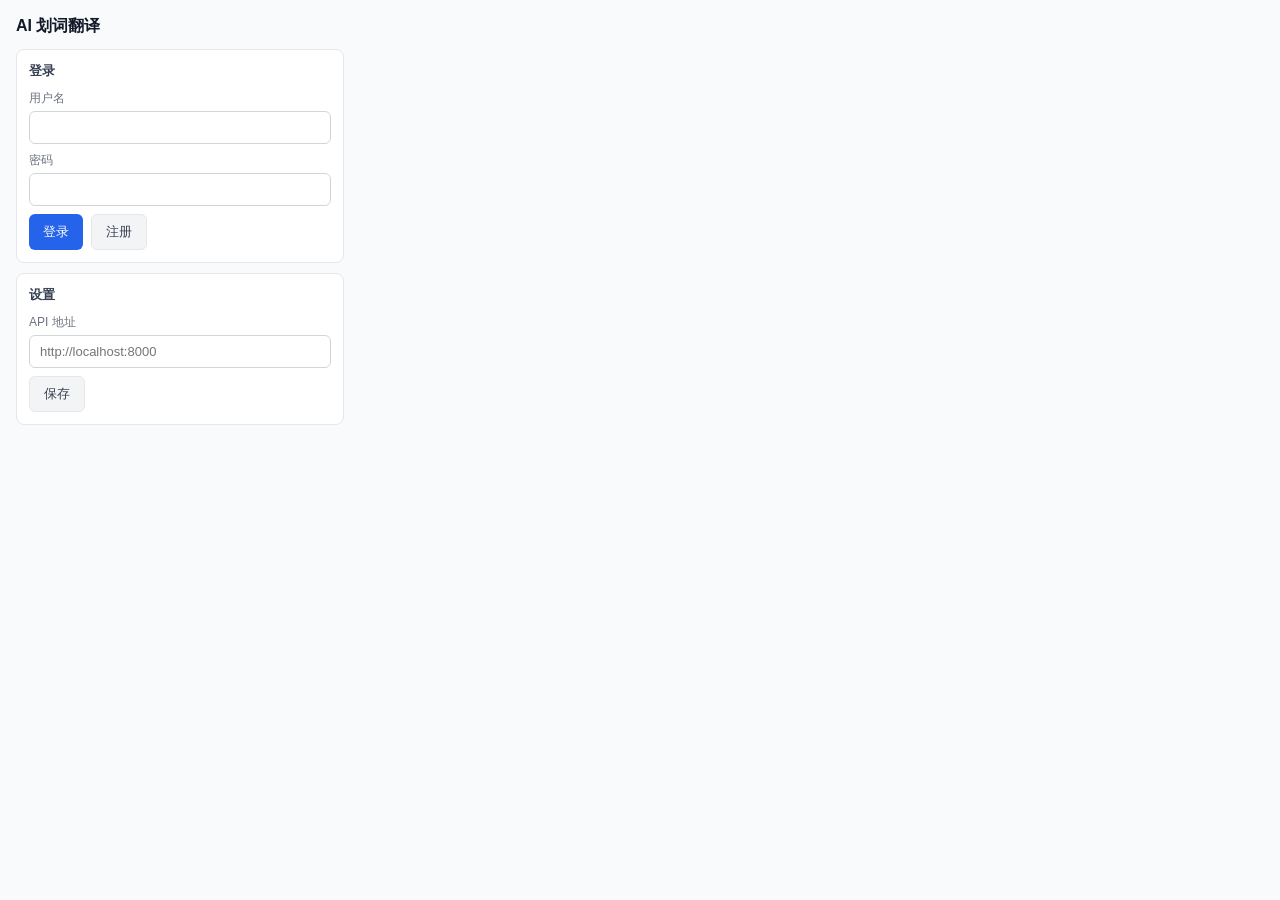
==== extension/popup/popup.html @ ff2db8d1 "Initial commit: AI 划词翻译 Chrome 扩展与 FastAPI 后端 实现网页划词翻译、JWT 用户认证与翻译历史记录，并添加 .gitignore 排除本地环境与密钥。  Co" ====
<!DOCTYPE html>
<html lang="zh-CN">
<head>
  <meta charset="UTF-8" />
  <meta name="viewport" content="width=device-width, initial-scale=1.0" />
  <title>AI 划词翻译</title>
  <link rel="stylesheet" href="popup.css" />
</head>
<body>
  <div class="container">
    <h1>AI 划词翻译</h1>

    <div id="auth-section">
      <div id="login-form" class="card">
        <h2>登录</h2>
        <label>用户名<input type="text" id="username" autocomplete="username" /></label>
        <label>密码<input type="password" id="password" autocomplete="current-password" /></label>
        <div class="btn-row">
          <button id="btn-login" class="btn primary">登录</button>
          <button id="btn-register" class="btn secondary">注册</button>
        </div>
        <p id="auth-error" class="error hidden"></p>
      </div>

      <div id="user-panel" class="card hidden">
        <p>已登录：<strong id="display-username"></strong></p>
        <button id="btn-logout" class="btn secondary">退出登录</button>
      </div>
    </div>

    <div class="card">
      <h2>设置</h2>
      <label>API 地址<input type="text" id="api-base" placeholder="http://localhost:8000" /></label>
      <button id="btn-save-api" class="btn secondary">保存</button>
    </div>

    <div id="history-section" class="card hidden">
      <h2>翻译历史</h2>
      <p class="hint">在独立看板中管理所有翻译记录，支持增删改查。</p>
      <button id="btn-open-history" class="btn primary full-width">打开历史看板</button>
    </div>
  </div>
  <script src="popup.js"></script>
</body>
</html>
---- extension/popup/popup.css ----
* {
  box-sizing: border-box;
  margin: 0;
  padding: 0;
}

body {
  width: 360px;
  font-family: -apple-system, BlinkMacSystemFont, "Segoe UI", Roboto, sans-serif;
  font-size: 14px;
  color: #1f2937;
  background: #f9fafb;
}

.container {
  padding: 16px;
}

h1 {
  font-size: 16px;
  margin-bottom: 12px;
  color: #111827;
}

h2 {
  font-size: 13px;
  margin-bottom: 10px;
  color: #374151;
}

.card {
  background: #fff;
  border: 1px solid #e5e7eb;
  border-radius: 8px;
  padding: 12px;
  margin-bottom: 10px;
}

label {
  display: block;
  font-size: 12px;
  color: #6b7280;
  margin-bottom: 8px;
}

input {
  display: block;
  width: 100%;
  margin-top: 4px;
  padding: 8px 10px;
  border: 1px solid #d1d5db;
  border-radius: 6px;
  font-size: 13px;
}

input:focus {
  outline: none;
  border-color: #2563eb;
  box-shadow: 0 0 0 2px rgba(37, 99, 235, 0.15);
}

.btn-row {
  display: flex;
  gap: 8px;
  margin-top: 4px;
}

.btn {
  padding: 8px 14px;
  border: none;
  border-radius: 6px;
  font-size: 13px;
  cursor: pointer;
  font-weight: 500;
}

.btn.primary {
  background: #2563eb;
  color: #fff;
}

.btn.primary:hover {
  background: #1d4ed8;
}

.btn.secondary {
  background: #f3f4f6;
  color: #374151;
  border: 1px solid #e5e7eb;
}

.btn.secondary:hover {
  background: #e5e7eb;
}

.error {
  color: #dc2626;
  font-size: 12px;
  margin-top: 8px;
}

.hidden {
  display: none !important;
}

.hint {
  font-size: 12px;
  color: #6b7280;
  margin-bottom: 10px;
  line-height: 1.5;
}

.full-width {
  width: 100%;
}
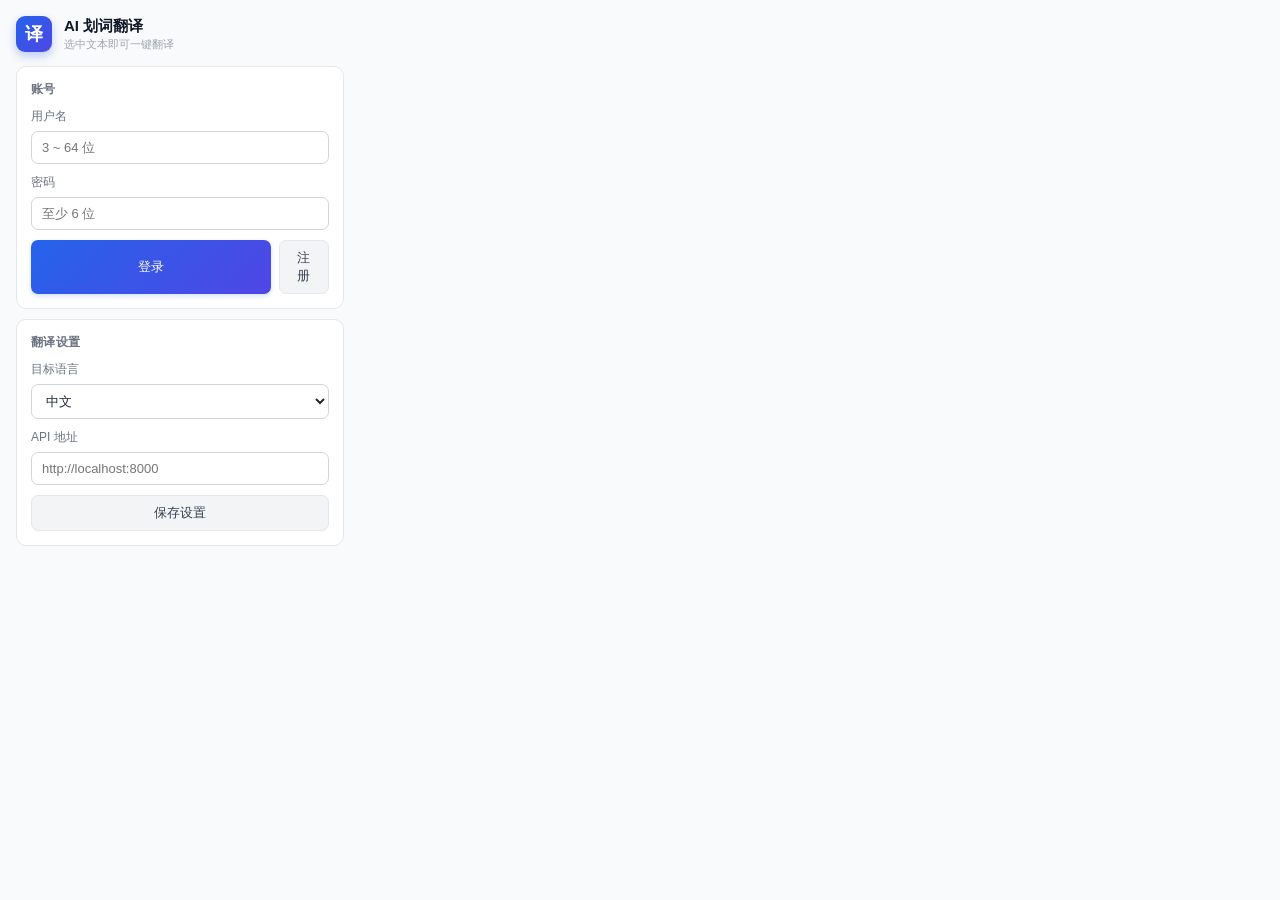
==== commit 577b98b9: "refactor(background): 重构消息处理为统一的HANDLERS对象 - 将原来onMessage事件中switch分支改为HANDLERS对象映射调用 - 新增SET_TARGET_" ====
--- a/extension/popup/popup.html
+++ b/extension/popup/popup.html
@@ -8,38 +8,69 @@
 </head>
 <body>
   <div class="container">
-    <h1>AI 划词翻译</h1>
+    <header class="brand">
+      <div class="brand-icon">译</div>
+      <div>
+        <h1>AI 划词翻译</h1>
+        <p class="brand-sub">选中文本即可一键翻译</p>
+      </div>
+    </header>
 
     <div id="auth-section">
       <div id="login-form" class="card">
-        <h2>登录</h2>
-        <label>用户名<input type="text" id="username" autocomplete="username" /></label>
-        <label>密码<input type="password" id="password" autocomplete="current-password" /></label>
+        <h2>账号</h2>
+        <label>用户名
+          <input type="text" id="username" autocomplete="username" placeholder="3 ~ 64 位" />
+        </label>
+        <label>密码
+          <input type="password" id="password" autocomplete="current-password" placeholder="至少 6 位" />
+        </label>
+        <p id="auth-error" class="error hidden"></p>
         <div class="btn-row">
-          <button id="btn-login" class="btn primary">登录</button>
+          <button id="btn-login" class="btn primary full">登录</button>
           <button id="btn-register" class="btn secondary">注册</button>
         </div>
-        <p id="auth-error" class="error hidden"></p>
       </div>
 
       <div id="user-panel" class="card hidden">
-        <p>已登录：<strong id="display-username"></strong></p>
-        <button id="btn-logout" class="btn secondary">退出登录</button>
+        <div class="user-info">
+          <div class="avatar" id="user-avatar"></div>
+          <div>
+            <div class="user-label">已登录</div>
+            <div class="user-name" id="display-username"></div>
+          </div>
+          <button id="btn-logout" class="btn ghost sm" title="退出登录">退出</button>
+        </div>
       </div>
     </div>
 
     <div class="card">
-      <h2>设置</h2>
-      <label>API 地址<input type="text" id="api-base" placeholder="http://localhost:8000" /></label>
-      <button id="btn-save-api" class="btn secondary">保存</button>
+      <h2>翻译设置</h2>
+      <label>目标语言
+        <select id="target-lang">
+          <option value="zh">中文</option>
+          <option value="en">英文</option>
+          <option value="ja">日文</option>
+          <option value="ko">韩文</option>
+          <option value="fr">法文</option>
+          <option value="de">德文</option>
+          <option value="es">西班牙文</option>
+        </select>
+      </label>
+      <label>API 地址
+        <input type="text" id="api-base" placeholder="http://localhost:8000" />
+      </label>
+      <button id="btn-save-api" class="btn secondary full">保存设置</button>
     </div>
 
     <div id="history-section" class="card hidden">
       <h2>翻译历史</h2>
-      <p class="hint">在独立看板中管理所有翻译记录，支持增删改查。</p>
-      <button id="btn-open-history" class="btn primary full-width">打开历史看板</button>
+      <p class="hint">在独立看板中管理所有翻译记录，支持搜索 / 标记 / 编辑。</p>
+      <button id="btn-open-history" class="btn primary full">打开历史看板</button>
     </div>
   </div>
+
+  <div id="toast" class="toast hidden"></div>
   <script src="popup.js"></script>
 </body>
 </html>
--- a/extension/popup/popup.css
+++ b/extension/popup/popup.css
@@ -16,23 +16,56 @@
   padding: 16px;
 }
 
-h1 {
-  font-size: 16px;
-  margin-bottom: 12px;
+/* ---------- Brand ---------- */
+.brand {
+  display: flex;
+  align-items: center;
+  gap: 12px;
+  margin-bottom: 14px;
+}
+
+.brand-icon {
+  width: 36px;
+  height: 36px;
+  border-radius: 9px;
+  background: linear-gradient(135deg, #2563eb 0%, #4f46e5 100%);
+  color: #fff;
+  font-size: 18px;
+  font-weight: 700;
+  display: flex;
+  align-items: center;
+  justify-content: center;
+  box-shadow: 0 4px 10px rgba(37, 99, 235, 0.3);
+}
+
+.brand h1 {
+  font-size: 15px;
+  font-weight: 600;
   color: #111827;
+  line-height: 1.2;
+}
+
+.brand-sub {
+  font-size: 11px;
+  color: #9ca3af;
+  margin-top: 2px;
 }
 
 h2 {
-  font-size: 13px;
-  margin-bottom: 10px;
-  color: #374151;
-}
-
+  font-size: 12px;
+  margin-bottom: 10px;
+  color: #6b7280;
+  font-weight: 600;
+  text-transform: uppercase;
+  letter-spacing: 0.04em;
+}
+
+/* ---------- Card ---------- */
 .card {
   background: #fff;
   border: 1px solid #e5e7eb;
-  border-radius: 8px;
-  padding: 12px;
+  border-radius: 10px;
+  padding: 14px;
   margin-bottom: 10px;
 }
 
@@ -40,47 +73,109 @@
   display: block;
   font-size: 12px;
   color: #6b7280;
-  margin-bottom: 8px;
-}
-
-input {
+  margin-bottom: 10px;
+  font-weight: 500;
+}
+
+input,
+select {
   display: block;
   width: 100%;
-  margin-top: 4px;
+  margin-top: 6px;
   padding: 8px 10px;
   border: 1px solid #d1d5db;
-  border-radius: 6px;
+  border-radius: 7px;
   font-size: 13px;
-}
-
-input:focus {
+  font-family: inherit;
+  color: #1f2937;
+  background: #fff;
+  transition: border-color 0.15s, box-shadow 0.15s;
+}
+
+input:focus,
+select:focus {
   outline: none;
   border-color: #2563eb;
-  box-shadow: 0 0 0 2px rgba(37, 99, 235, 0.15);
-}
-
+  box-shadow: 0 0 0 3px rgba(37, 99, 235, 0.12);
+}
+
+select {
+  cursor: pointer;
+}
+
+/* ---------- User Panel ---------- */
+.user-info {
+  display: flex;
+  align-items: center;
+  gap: 10px;
+}
+
+.avatar {
+  width: 36px;
+  height: 36px;
+  border-radius: 50%;
+  background: linear-gradient(135deg, #60a5fa 0%, #818cf8 100%);
+  color: #fff;
+  font-weight: 600;
+  display: flex;
+  align-items: center;
+  justify-content: center;
+}
+
+.user-label {
+  font-size: 11px;
+  color: #9ca3af;
+  text-transform: uppercase;
+  letter-spacing: 0.04em;
+}
+
+.user-name {
+  font-size: 14px;
+  font-weight: 600;
+  color: #111827;
+}
+
+.user-info > div:nth-child(2) {
+  flex: 1;
+}
+
+/* ---------- Buttons ---------- */
 .btn-row {
   display: flex;
   gap: 8px;
-  margin-top: 4px;
 }
 
 .btn {
   padding: 8px 14px;
   border: none;
-  border-radius: 6px;
+  border-radius: 7px;
   font-size: 13px;
   cursor: pointer;
   font-weight: 500;
+  transition: filter 0.12s, background 0.12s;
+}
+
+.btn.full {
+  width: 100%;
+}
+
+.btn.sm {
+  padding: 5px 10px;
+  font-size: 12px;
 }
 
 .btn.primary {
-  background: #2563eb;
+  background: linear-gradient(135deg, #2563eb 0%, #4f46e5 100%);
   color: #fff;
+  box-shadow: 0 2px 5px rgba(37, 99, 235, 0.2);
 }
 
 .btn.primary:hover {
-  background: #1d4ed8;
+  filter: brightness(1.07);
+}
+
+.btn.primary:active {
+  filter: brightness(0.95);
 }
 
 .btn.secondary {
@@ -93,10 +188,26 @@
   background: #e5e7eb;
 }
 
+.btn.ghost {
+  background: transparent;
+  color: #6b7280;
+  border: 1px solid #e5e7eb;
+}
+
+.btn.ghost:hover {
+  background: #f3f4f6;
+  color: #dc2626;
+  border-color: #fecaca;
+}
+
 .error {
   color: #dc2626;
   font-size: 12px;
-  margin-top: 8px;
+  margin-bottom: 10px;
+  padding: 6px 10px;
+  background: #fef2f2;
+  border: 1px solid #fecaca;
+  border-radius: 6px;
 }
 
 .hidden {
@@ -110,6 +221,93 @@
   line-height: 1.5;
 }
 
-.full-width {
-  width: 100%;
-}
+/* ---------- Toast ---------- */
+.toast {
+  position: fixed;
+  left: 50%;
+  bottom: 16px;
+  transform: translateX(-50%);
+  padding: 8px 14px;
+  background: rgba(17, 24, 39, 0.92);
+  color: #fff;
+  font-size: 12px;
+  border-radius: 6px;
+  box-shadow: 0 6px 16px rgba(0, 0, 0, 0.2);
+  animation: toast-in 0.18s ease-out;
+  z-index: 10;
+  max-width: 90%;
+  text-align: center;
+}
+
+.toast.error {
+  background: rgba(220, 38, 38, 0.95);
+}
+
+.toast.success {
+  background: rgba(5, 150, 105, 0.95);
+}
+
+@keyframes toast-in {
+  from { opacity: 0; transform: translate(-50%, 6px); }
+  to { opacity: 1; transform: translate(-50%, 0); }
+}
+
+/* ---------- Dark Mode ---------- */
+@media (prefers-color-scheme: dark) {
+  body {
+    background: #0f172a;
+    color: #e5e7eb;
+  }
+
+  .brand h1 { color: #f3f4f6; }
+  .brand-sub { color: #6b7280; }
+  h2 { color: #9ca3af; }
+
+  .card {
+    background: #1e293b;
+    border-color: #334155;
+  }
+
+  label { color: #9ca3af; }
+
+  input, select {
+    background: #0f172a;
+    border-color: #334155;
+    color: #e5e7eb;
+  }
+
+  input:focus, select:focus {
+    border-color: #60a5fa;
+    box-shadow: 0 0 0 3px rgba(96, 165, 250, 0.18);
+  }
+
+  .user-label { color: #6b7280; }
+  .user-name { color: #f3f4f6; }
+
+  .btn.secondary {
+    background: #334155;
+    color: #e5e7eb;
+    border-color: #475569;
+  }
+
+  .btn.secondary:hover {
+    background: #475569;
+  }
+
+  .btn.ghost {
+    color: #9ca3af;
+    border-color: #334155;
+  }
+
+  .btn.ghost:hover {
+    background: #334155;
+    color: #fca5a5;
+    border-color: #7f1d1d;
+  }
+
+  .error {
+    background: rgba(127, 29, 29, 0.3);
+    border-color: #7f1d1d;
+    color: #fca5a5;
+  }
+}
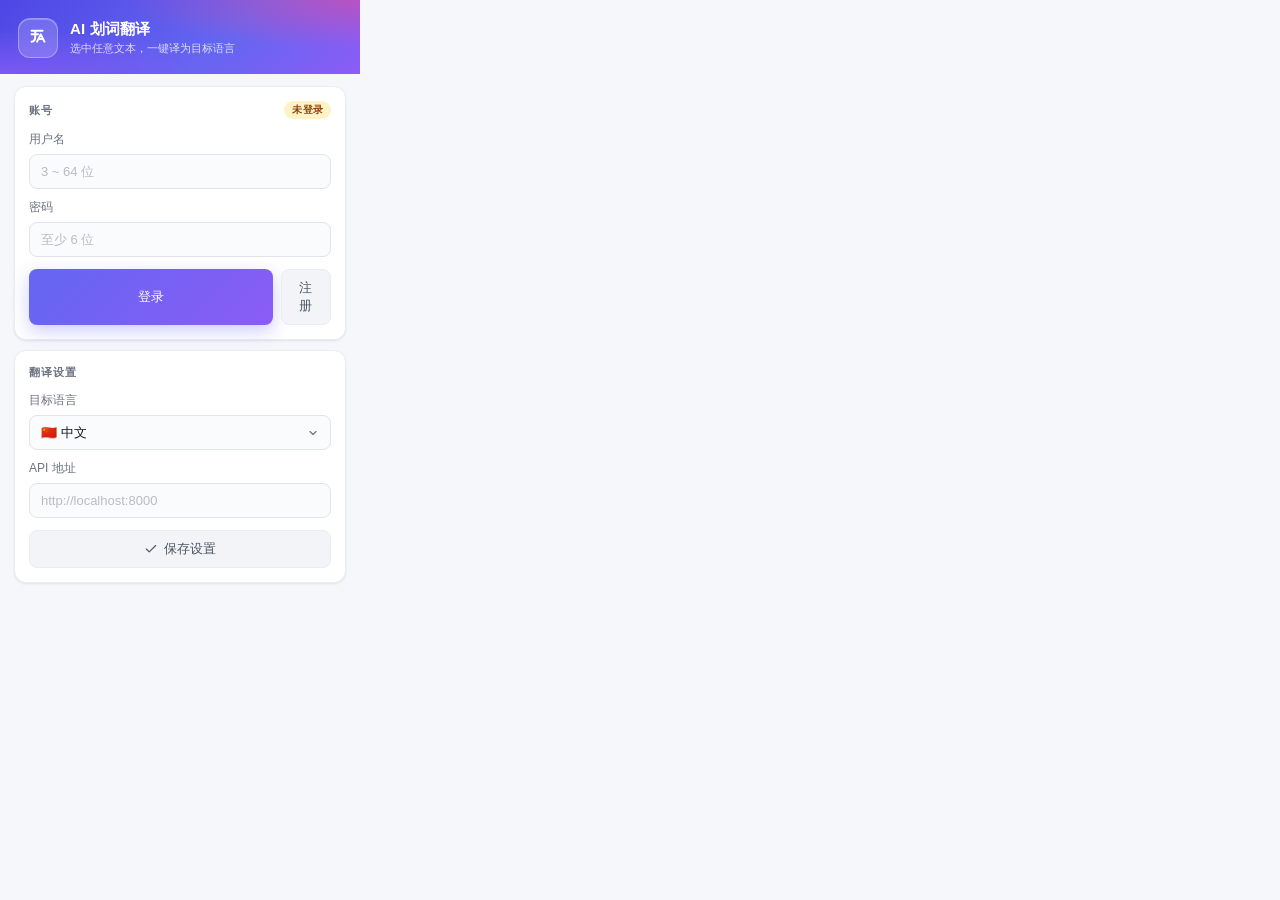
==== commit b2d37d31: "style(content): 优化翻译面板和工具栏样式，增强视觉表现 - 更新字体家族，优化中日韩文字显示 - 调整按钮形状、颜色和阴影，提升交互反馈 - 优化面板边框、圆角和阴影，使用渐变背景及滚" ====
--- a/extension/popup/popup.html
+++ b/extension/popup/popup.html
@@ -7,18 +7,29 @@
   <link rel="stylesheet" href="popup.css" />
 </head>
 <body>
-  <div class="container">
-    <header class="brand">
-      <div class="brand-icon">译</div>
-      <div>
+  <header class="hero">
+    <div class="hero-bg"></div>
+    <div class="hero-inner">
+      <div class="brand-icon" aria-hidden="true">
+        <svg viewBox="0 0 24 24" width="22" height="22" fill="none" stroke="currentColor" stroke-width="2.2" stroke-linecap="round" stroke-linejoin="round">
+          <path d="M5 8h7M5 4h12M9 4v6c0 4-2 6-4 6"/>
+          <path d="M11 16l4-8 4 8M12.5 13h5"/>
+        </svg>
+      </div>
+      <div class="brand-text">
         <h1>AI 划词翻译</h1>
-        <p class="brand-sub">选中文本即可一键翻译</p>
+        <p class="brand-sub">选中任意文本，一键译为目标语言</p>
       </div>
-    </header>
+    </div>
+  </header>
 
+  <main class="container">
     <div id="auth-section">
       <div id="login-form" class="card">
-        <h2>账号</h2>
+        <div class="card-head">
+          <span class="card-title">账号</span>
+          <span class="card-tag">未登录</span>
+        </div>
         <label>用户名
           <input type="text" id="username" autocomplete="username" placeholder="3 ~ 64 位" />
         </label>
@@ -32,43 +43,63 @@
         </div>
       </div>
 
-      <div id="user-panel" class="card hidden">
+      <div id="user-panel" class="card user-card hidden">
         <div class="user-info">
           <div class="avatar" id="user-avatar"></div>
-          <div>
-            <div class="user-label">已登录</div>
+          <div class="user-meta">
+            <div class="user-label">已登录账号</div>
             <div class="user-name" id="display-username"></div>
           </div>
-          <button id="btn-logout" class="btn ghost sm" title="退出登录">退出</button>
+          <button id="btn-logout" class="icon-btn-ghost" title="退出登录" aria-label="退出登录">
+            <svg viewBox="0 0 24 24" width="16" height="16" fill="none" stroke="currentColor" stroke-width="2" stroke-linecap="round" stroke-linejoin="round">
+              <path d="M9 21H5a2 2 0 0 1-2-2V5a2 2 0 0 1 2-2h4"/>
+              <polyline points="16 17 21 12 16 7"/>
+              <line x1="21" y1="12" x2="9" y2="12"/>
+            </svg>
+          </button>
         </div>
       </div>
     </div>
 
     <div class="card">
-      <h2>翻译设置</h2>
+      <div class="card-head">
+        <span class="card-title">翻译设置</span>
+      </div>
       <label>目标语言
         <select id="target-lang">
-          <option value="zh">中文</option>
-          <option value="en">英文</option>
-          <option value="ja">日文</option>
-          <option value="ko">韩文</option>
-          <option value="fr">法文</option>
-          <option value="de">德文</option>
-          <option value="es">西班牙文</option>
+          <option value="zh">🇨🇳 中文</option>
+          <option value="en">🇬🇧 英文</option>
+          <option value="ja">🇯🇵 日文</option>
+          <option value="ko">🇰🇷 韩文</option>
+          <option value="fr">🇫🇷 法文</option>
+          <option value="de">🇩🇪 德文</option>
+          <option value="es">🇪🇸 西班牙文</option>
         </select>
       </label>
       <label>API 地址
         <input type="text" id="api-base" placeholder="http://localhost:8000" />
       </label>
-      <button id="btn-save-api" class="btn secondary full">保存设置</button>
+      <button id="btn-save-api" class="btn secondary full">
+        <svg viewBox="0 0 24 24" width="14" height="14" fill="none" stroke="currentColor" stroke-width="2" stroke-linecap="round" stroke-linejoin="round" aria-hidden="true">
+          <polyline points="20 6 9 17 4 12"/>
+        </svg>
+        <span>保存设置</span>
+      </button>
     </div>
 
-    <div id="history-section" class="card hidden">
-      <h2>翻译历史</h2>
-      <p class="hint">在独立看板中管理所有翻译记录，支持搜索 / 标记 / 编辑。</p>
-      <button id="btn-open-history" class="btn primary full">打开历史看板</button>
+    <div id="history-section" class="card history-card hidden">
+      <div class="card-head">
+        <span class="card-title">翻译历史</span>
+      </div>
+      <p class="hint">在独立看板中管理记录，支持搜索 / 标记 / 编辑 / 收藏。</p>
+      <button id="btn-open-history" class="btn primary full">
+        <svg viewBox="0 0 24 24" width="14" height="14" fill="none" stroke="currentColor" stroke-width="2" stroke-linecap="round" stroke-linejoin="round" aria-hidden="true">
+          <path d="M3 3h7v7H3zM14 3h7v7h-7zM14 14h7v7h-7zM3 14h7v7H3z"/>
+        </svg>
+        <span>打开历史看板</span>
+      </button>
     </div>
-  </div>
+  </main>
 
   <div id="toast" class="toast hidden"></div>
   <script src="popup.js"></script>
--- a/extension/popup/popup.css
+++ b/extension/popup/popup.css
@@ -4,77 +4,138 @@
   padding: 0;
 }
 
+:root {
+  --brand-1: #6366f1;
+  --brand-2: #8b5cf6;
+  --brand-3: #ec4899;
+  --bg: #f6f7fb;
+  --surface: #ffffff;
+  --border: #ebedf2;
+  --text: #111827;
+  --text-2: #4b5563;
+  --text-3: #6b7280;
+  --text-mute: #9ca3af;
+  --shadow-sm: 0 1px 2px rgba(17, 24, 39, 0.04), 0 1px 3px rgba(17, 24, 39, 0.05);
+  --shadow-md: 0 4px 12px rgba(17, 24, 39, 0.06), 0 2px 4px rgba(17, 24, 39, 0.04);
+  --shadow-brand: 0 6px 18px rgba(99, 102, 241, 0.32);
+  --radius: 12px;
+}
+
 body {
   width: 360px;
-  font-family: -apple-system, BlinkMacSystemFont, "Segoe UI", Roboto, sans-serif;
+  font-family: -apple-system, BlinkMacSystemFont, "Segoe UI", "PingFang SC",
+    "Hiragino Sans GB", "Microsoft YaHei", Roboto, sans-serif;
   font-size: 14px;
-  color: #1f2937;
-  background: #f9fafb;
-}
-
-.container {
-  padding: 16px;
-}
-
-/* ---------- Brand ---------- */
-.brand {
+  color: var(--text);
+  background: var(--bg);
+  -webkit-font-smoothing: antialiased;
+  -moz-osx-font-smoothing: grayscale;
+}
+
+/* ---------- Hero ---------- */
+.hero {
+  position: relative;
+  padding: 18px 18px 16px;
+  overflow: hidden;
+  color: #fff;
+}
+
+.hero-bg {
+  position: absolute;
+  inset: 0;
+  background:
+    radial-gradient(120% 120% at 100% 0%, rgba(236, 72, 153, 0.55) 0%, transparent 55%),
+    radial-gradient(120% 100% at 0% 100%, rgba(139, 92, 246, 0.7) 0%, transparent 60%),
+    linear-gradient(135deg, #4f46e5 0%, #6366f1 60%, #8b5cf6 100%);
+}
+
+.hero-inner {
+  position: relative;
   display: flex;
   align-items: center;
   gap: 12px;
-  margin-bottom: 14px;
 }
 
 .brand-icon {
-  width: 36px;
-  height: 36px;
-  border-radius: 9px;
-  background: linear-gradient(135deg, #2563eb 0%, #4f46e5 100%);
+  width: 40px;
+  height: 40px;
+  border-radius: 12px;
+  background: rgba(255, 255, 255, 0.18);
+  border: 1px solid rgba(255, 255, 255, 0.3);
+  backdrop-filter: blur(6px);
   color: #fff;
-  font-size: 18px;
-  font-weight: 700;
-  display: flex;
+  display: inline-flex;
   align-items: center;
   justify-content: center;
-  box-shadow: 0 4px 10px rgba(37, 99, 235, 0.3);
-}
-
-.brand h1 {
+  box-shadow: inset 0 1px 0 rgba(255, 255, 255, 0.25);
+}
+
+.brand-text h1 {
   font-size: 15px;
   font-weight: 600;
-  color: #111827;
   line-height: 1.2;
+  letter-spacing: 0.01em;
 }
 
 .brand-sub {
   font-size: 11px;
-  color: #9ca3af;
-  margin-top: 2px;
-}
-
-h2 {
-  font-size: 12px;
-  margin-bottom: 10px;
-  color: #6b7280;
-  font-weight: 600;
-  text-transform: uppercase;
-  letter-spacing: 0.04em;
+  margin-top: 3px;
+  color: rgba(255, 255, 255, 0.78);
+}
+
+/* ---------- Container ---------- */
+.container {
+  padding: 12px 14px 16px;
+  display: flex;
+  flex-direction: column;
+  gap: 10px;
 }
 
 /* ---------- Card ---------- */
 .card {
-  background: #fff;
-  border: 1px solid #e5e7eb;
-  border-radius: 10px;
+  background: var(--surface);
+  border: 1px solid var(--border);
+  border-radius: var(--radius);
   padding: 14px;
-  margin-bottom: 10px;
+  box-shadow: var(--shadow-sm);
+  transition: box-shadow 0.18s ease, transform 0.18s ease;
+}
+
+.card-head {
+  display: flex;
+  align-items: center;
+  justify-content: space-between;
+  margin-bottom: 12px;
+}
+
+.card-title {
+  font-size: 11px;
+  font-weight: 600;
+  color: var(--text-3);
+  text-transform: uppercase;
+  letter-spacing: 0.08em;
+}
+
+.card-tag {
+  font-size: 10px;
+  padding: 2px 8px;
+  border-radius: 999px;
+  background: #fef3c7;
+  color: #92400e;
+  font-weight: 600;
+  letter-spacing: 0.02em;
 }
 
 label {
   display: block;
   font-size: 12px;
-  color: #6b7280;
+  color: var(--text-3);
   margin-bottom: 10px;
   font-weight: 500;
+}
+
+label:last-of-type {
+  margin-bottom: 12px;
 }
 
 input,
@@ -82,61 +143,108 @@
   display: block;
   width: 100%;
   margin-top: 6px;
-  padding: 8px 10px;
-  border: 1px solid #d1d5db;
-  border-radius: 7px;
+  padding: 9px 11px;
+  border: 1px solid #e1e4ea;
+  border-radius: 8px;
   font-size: 13px;
   font-family: inherit;
-  color: #1f2937;
+  color: var(--text);
+  background: #fafbfd;
+  transition: border-color 0.15s, background 0.15s, box-shadow 0.15s;
+}
+
+input::placeholder {
+  color: #b8bcc4;
+}
+
+input:hover,
+select:hover {
   background: #fff;
-  transition: border-color 0.15s, box-shadow 0.15s;
 }
 
 input:focus,
 select:focus {
   outline: none;
-  border-color: #2563eb;
-  box-shadow: 0 0 0 3px rgba(37, 99, 235, 0.12);
+  background: #fff;
+  border-color: var(--brand-1);
+  box-shadow: 0 0 0 4px rgba(99, 102, 241, 0.12);
 }
 
 select {
   cursor: pointer;
+  appearance: none;
+  background-image: url("data:image/svg+xml,%3Csvg xmlns='http://www.w3.org/2000/svg' width='12' height='12' viewBox='0 0 24 24' fill='none' stroke='%236b7280' stroke-width='2.2' stroke-linecap='round' stroke-linejoin='round'%3E%3Cpolyline points='6 9 12 15 18 9'/%3E%3C/svg%3E");
+  background-repeat: no-repeat;
+  background-position: right 11px center;
+  padding-right: 30px;
 }
 
 /* ---------- User Panel ---------- */
+.user-card {
+  background: linear-gradient(135deg, #f5f7ff 0%, #fdf4ff 100%);
+  border-color: #e0e3ff;
+}
+
 .user-info {
   display: flex;
   align-items: center;
-  gap: 10px;
+  gap: 12px;
 }
 
 .avatar {
-  width: 36px;
-  height: 36px;
+  width: 38px;
+  height: 38px;
   border-radius: 50%;
-  background: linear-gradient(135deg, #60a5fa 0%, #818cf8 100%);
+  background: linear-gradient(135deg, var(--brand-1) 0%, var(--brand-3) 100%);
   color: #fff;
   font-weight: 600;
+  font-size: 15px;
   display: flex;
   align-items: center;
   justify-content: center;
+  box-shadow: 0 4px 10px rgba(139, 92, 246, 0.25);
+  border: 2px solid #fff;
+}
+
+.user-meta {
+  flex: 1;
+  min-width: 0;
 }
 
 .user-label {
-  font-size: 11px;
-  color: #9ca3af;
+  font-size: 10px;
+  color: var(--text-mute);
   text-transform: uppercase;
-  letter-spacing: 0.04em;
+  letter-spacing: 0.06em;
+  font-weight: 600;
 }
 
 .user-name {
   font-size: 14px;
   font-weight: 600;
-  color: #111827;
-}
-
-.user-info > div:nth-child(2) {
-  flex: 1;
+  color: var(--text);
+  margin-top: 2px;
+  overflow: hidden;
+  text-overflow: ellipsis;
+  white-space: nowrap;
+}
+
+.icon-btn-ghost {
+  all: unset;
+  cursor: pointer;
+  width: 30px;
+  height: 30px;
+  border-radius: 8px;
+  display: inline-flex;
+  align-items: center;
+  justify-content: center;
+  color: var(--text-3);
+  transition: background 0.15s, color 0.15s;
+}
+
+.icon-btn-ghost:hover {
+  background: rgba(220, 38, 38, 0.08);
+  color: #dc2626;
 }
 
 /* ---------- Buttons ---------- */
@@ -146,13 +254,24 @@
 }
 
 .btn {
-  padding: 8px 14px;
+  display: inline-flex;
+  align-items: center;
+  justify-content: center;
+  gap: 6px;
+  padding: 9px 14px;
   border: none;
-  border-radius: 7px;
+  border-radius: 8px;
   font-size: 13px;
+  font-weight: 500;
+  font-family: inherit;
   cursor: pointer;
-  font-weight: 500;
-  transition: filter 0.12s, background 0.12s;
+  transition: transform 0.12s ease, box-shadow 0.18s ease, background 0.15s ease, filter 0.15s ease;
+  user-select: none;
+}
+
+.btn:disabled {
+  opacity: 0.55;
+  cursor: not-allowed;
 }
 
 .btn.full {
@@ -165,49 +284,58 @@
 }
 
 .btn.primary {
-  background: linear-gradient(135deg, #2563eb 0%, #4f46e5 100%);
+  background: linear-gradient(135deg, var(--brand-1) 0%, var(--brand-2) 100%);
   color: #fff;
-  box-shadow: 0 2px 5px rgba(37, 99, 235, 0.2);
-}
-
-.btn.primary:hover {
-  filter: brightness(1.07);
-}
-
-.btn.primary:active {
-  filter: brightness(0.95);
+  box-shadow: var(--shadow-brand);
+}
+
+.btn.primary:hover:not(:disabled) {
+  filter: brightness(1.06);
+  transform: translateY(-1px);
+  box-shadow: 0 8px 20px rgba(99, 102, 241, 0.36);
+}
+
+.btn.primary:active:not(:disabled) {
+  transform: translateY(0);
+  filter: brightness(0.96);
 }
 
 .btn.secondary {
-  background: #f3f4f6;
-  color: #374151;
-  border: 1px solid #e5e7eb;
-}
-
-.btn.secondary:hover {
-  background: #e5e7eb;
+  background: #f3f4f8;
+  color: var(--text-2);
+  border: 1px solid var(--border);
+}
+
+.btn.secondary:hover:not(:disabled) {
+  background: #e9ebf2;
+  border-color: #dde0e8;
 }
 
 .btn.ghost {
   background: transparent;
-  color: #6b7280;
-  border: 1px solid #e5e7eb;
-}
-
-.btn.ghost:hover {
-  background: #f3f4f6;
+  color: var(--text-3);
+  border: 1px solid var(--border);
+}
+
+.btn.ghost:hover:not(:disabled) {
+  background: #fef2f2;
   color: #dc2626;
   border-color: #fecaca;
 }
 
+/* ---------- Misc ---------- */
 .error {
   color: #dc2626;
   font-size: 12px;
   margin-bottom: 10px;
-  padding: 6px 10px;
+  padding: 8px 10px;
   background: #fef2f2;
   border: 1px solid #fecaca;
-  border-radius: 6px;
+  border-radius: 8px;
+  display: flex;
+  align-items: flex-start;
+  gap: 6px;
+  line-height: 1.4;
 }
 
 .hidden {
@@ -216,9 +344,9 @@
 
 .hint {
   font-size: 12px;
-  color: #6b7280;
+  color: var(--text-3);
   margin-bottom: 10px;
-  line-height: 1.5;
+  line-height: 1.55;
 }
 
 /* ---------- Toast ---------- */
@@ -227,82 +355,97 @@
   left: 50%;
   bottom: 16px;
   transform: translateX(-50%);
-  padding: 8px 14px;
-  background: rgba(17, 24, 39, 0.92);
+  padding: 9px 16px;
+  background: rgba(17, 24, 39, 0.94);
   color: #fff;
   font-size: 12px;
-  border-radius: 6px;
-  box-shadow: 0 6px 16px rgba(0, 0, 0, 0.2);
-  animation: toast-in 0.18s ease-out;
-  z-index: 10;
+  font-weight: 500;
+  border-radius: 999px;
+  box-shadow: 0 10px 24px rgba(0, 0, 0, 0.22);
+  animation: toast-in 0.22s cubic-bezier(0.34, 1.56, 0.64, 1);
+  z-index: 100;
   max-width: 90%;
   text-align: center;
+  white-space: nowrap;
 }
 
 .toast.error {
-  background: rgba(220, 38, 38, 0.95);
+  background: linear-gradient(135deg, #ef4444, #dc2626);
 }
 
 .toast.success {
-  background: rgba(5, 150, 105, 0.95);
+  background: linear-gradient(135deg, #10b981, #059669);
 }
 
 @keyframes toast-in {
-  from { opacity: 0; transform: translate(-50%, 6px); }
-  to { opacity: 1; transform: translate(-50%, 0); }
+  from { opacity: 0; transform: translate(-50%, 8px) scale(0.96); }
+  to { opacity: 1; transform: translate(-50%, 0) scale(1); }
 }
 
 /* ---------- Dark Mode ---------- */
 @media (prefers-color-scheme: dark) {
-  body {
-    background: #0f172a;
-    color: #e5e7eb;
-  }
-
-  .brand h1 { color: #f3f4f6; }
-  .brand-sub { color: #6b7280; }
-  h2 { color: #9ca3af; }
-
-  .card {
-    background: #1e293b;
-    border-color: #334155;
-  }
-
-  label { color: #9ca3af; }
+  :root {
+    --bg: #0b1020;
+    --surface: #161b2e;
+    --border: #232944;
+    --text: #f1f5f9;
+    --text-2: #cbd5e1;
+    --text-3: #94a3b8;
+    --text-mute: #64748b;
+    --shadow-sm: 0 1px 2px rgba(0, 0, 0, 0.4);
+    --shadow-md: 0 4px 12px rgba(0, 0, 0, 0.5);
+  }
+
+  body { background: var(--bg); color: var(--text); }
+
+  .hero-bg {
+    background:
+      radial-gradient(120% 120% at 100% 0%, rgba(236, 72, 153, 0.5) 0%, transparent 55%),
+      radial-gradient(120% 100% at 0% 100%, rgba(139, 92, 246, 0.65) 0%, transparent 60%),
+      linear-gradient(135deg, #312e81 0%, #4338ca 60%, #6d28d9 100%);
+  }
+
+  .card-tag { background: rgba(252, 211, 77, 0.18); color: #fcd34d; }
 
   input, select {
-    background: #0f172a;
-    border-color: #334155;
-    color: #e5e7eb;
-  }
-
+    background: #0e1426;
+    border-color: var(--border);
+    color: var(--text);
+  }
+  input:hover, select:hover { background: #131a32; }
   input:focus, select:focus {
-    border-color: #60a5fa;
-    box-shadow: 0 0 0 3px rgba(96, 165, 250, 0.18);
-  }
-
-  .user-label { color: #6b7280; }
-  .user-name { color: #f3f4f6; }
+    background: #131a32;
+    border-color: #818cf8;
+    box-shadow: 0 0 0 4px rgba(129, 140, 248, 0.18);
+  }
+  input::placeholder { color: #475569; }
+  select {
+    background-image: url("data:image/svg+xml,%3Csvg xmlns='http://www.w3.org/2000/svg' width='12' height='12' viewBox='0 0 24 24' fill='none' stroke='%2394a3b8' stroke-width='2.2' stroke-linecap='round' stroke-linejoin='round'%3E%3Cpolyline points='6 9 12 15 18 9'/%3E%3C/svg%3E");
+  }
+
+  .user-card {
+    background: linear-gradient(135deg, #1c2240 0%, #2a1d3e 100%);
+    border-color: #2e2a55;
+  }
 
   .btn.secondary {
-    background: #334155;
-    color: #e5e7eb;
-    border-color: #475569;
-  }
-
-  .btn.secondary:hover {
-    background: #475569;
-  }
-
-  .btn.ghost {
-    color: #9ca3af;
-    border-color: #334155;
-  }
-
-  .btn.ghost:hover {
-    background: #334155;
+    background: #232944;
+    color: var(--text-2);
+    border-color: #2e3554;
+  }
+  .btn.secondary:hover:not(:disabled) {
+    background: #2e3554;
+  }
+  .btn.ghost { color: var(--text-3); border-color: var(--border); }
+  .btn.ghost:hover:not(:disabled) {
+    background: rgba(127, 29, 29, 0.25);
     color: #fca5a5;
     border-color: #7f1d1d;
+  }
+  .icon-btn-ghost { color: var(--text-3); }
+  .icon-btn-ghost:hover {
+    background: rgba(220, 38, 38, 0.18);
+    color: #fca5a5;
   }
 
   .error {
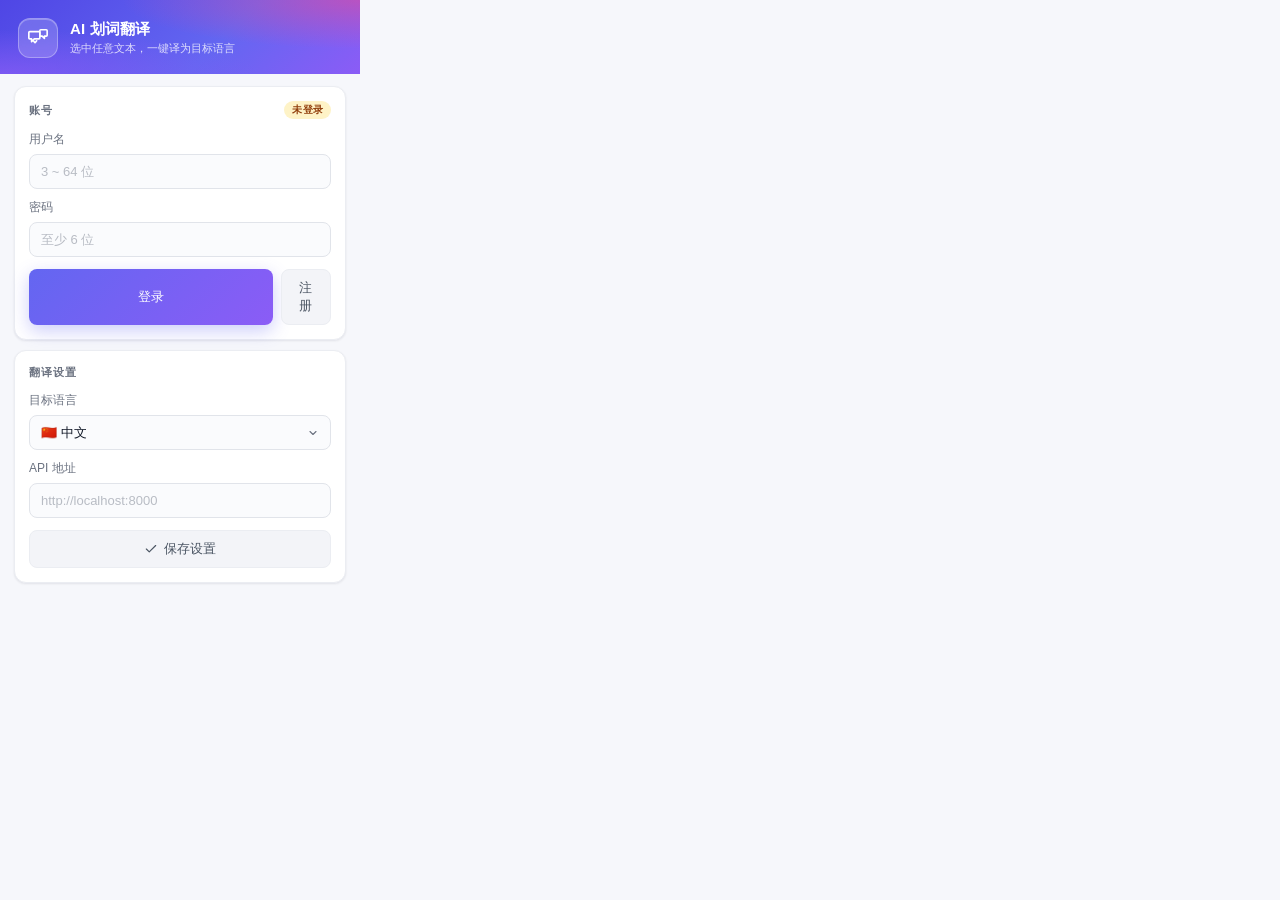
==== commit 88b87b24: "fix(extension): 优化上下文菜单和消息处理逻辑 - 修复 chrome.contextMenus.removeAll 回调中的错误处理 - 调整消息发送响应，增加异常捕获防止连接关闭报错" ====
--- a/extension/popup/popup.html
+++ b/extension/popup/popup.html
@@ -11,9 +11,10 @@
     <div class="hero-bg"></div>
     <div class="hero-inner">
       <div class="brand-icon" aria-hidden="true">
-        <svg viewBox="0 0 24 24" width="22" height="22" fill="none" stroke="currentColor" stroke-width="2.2" stroke-linecap="round" stroke-linejoin="round">
-          <path d="M5 8h7M5 4h12M9 4v6c0 4-2 6-4 6"/>
-          <path d="M11 16l4-8 4 8M12.5 13h5"/>
+        <svg viewBox="0 0 24 24" width="22" height="22" fill="none" stroke="currentColor" stroke-width="1.8" stroke-linecap="round" stroke-linejoin="round">
+          <path d="M3 5h10a1 1 0 0 1 1 1v6a1 1 0 0 1-1 1H8l-3 3v-3H3a1 1 0 0 1-1-1V6a1 1 0 0 1 1-1z"/>
+          <path d="M15 3h6a1 1 0 0 1 1 1v5a1 1 0 0 1-1 1h-2v2.5L16.5 10H15a1 1 0 0 1-1-1V4a1 1 0 0 1 1-1z"/>
+          <path d="M7 15l1.5 2M10.5 15L9 17"/>
         </svg>
       </div>
       <div class="brand-text">
